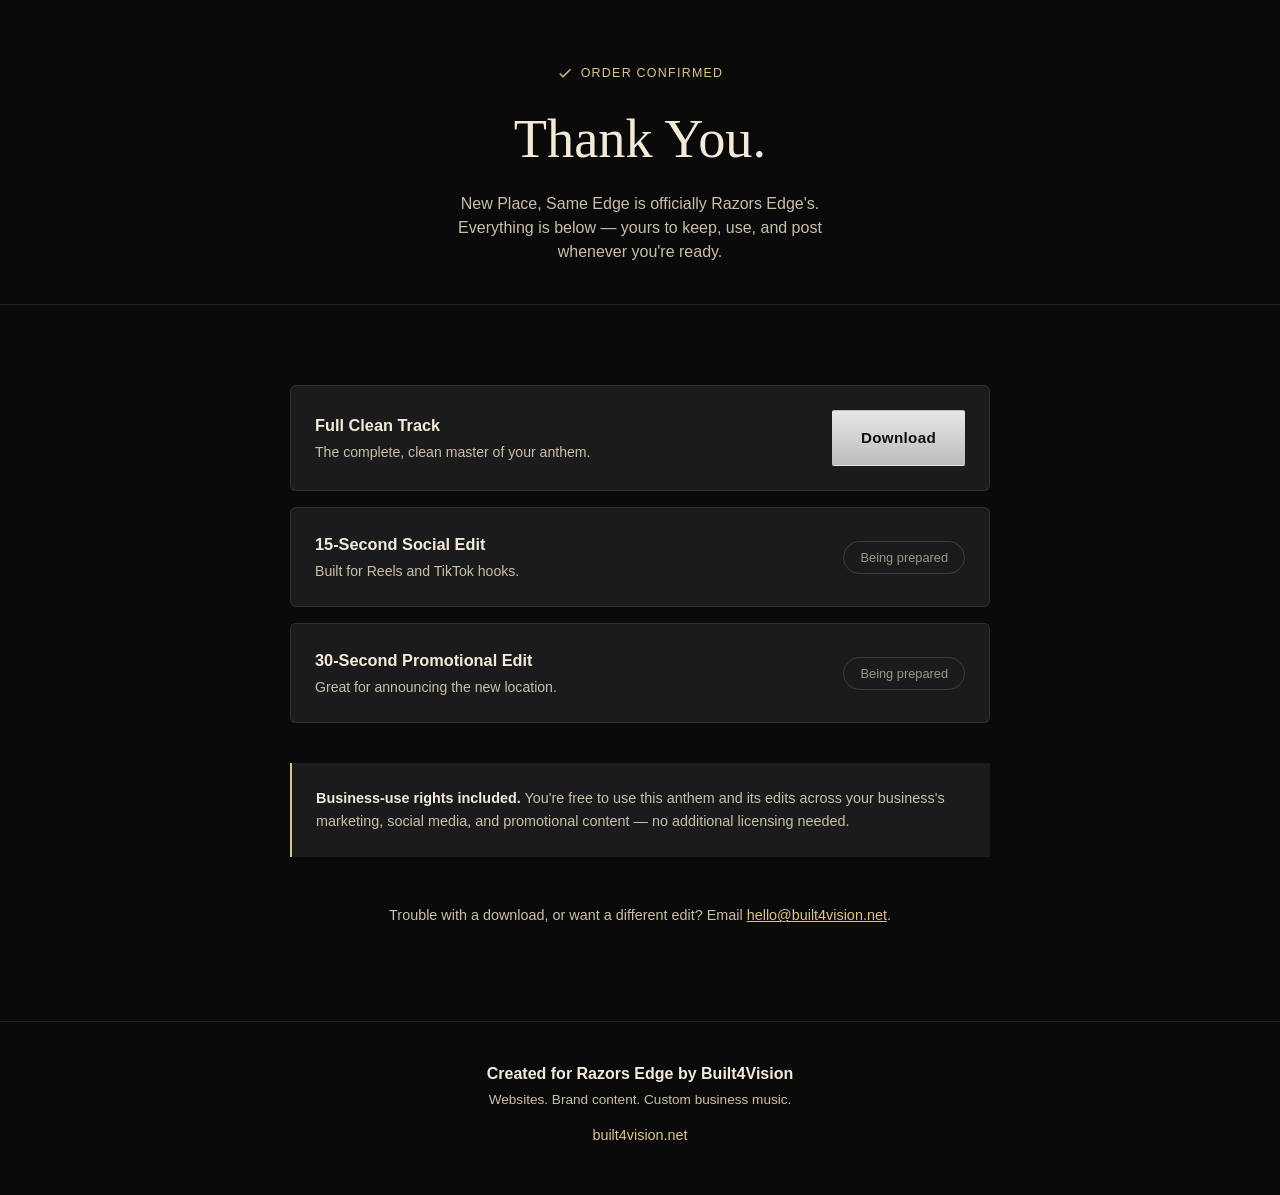
==== thank-you/index.html @ 251609a0 "Add post-purchase thank-you/download page for Stripe redirect Point the Payment Link's "after paymen" ====
<!doctype html>
<html lang="en">
<head>
  <meta charset="UTF-8" />
  <meta name="viewport" content="width=device-width, initial-scale=1, viewport-fit=cover" />

  <title>Thank You — Razors Edge</title>
  <!-- Post-purchase page: kept out of search results and off the main nav on purpose. -->
  <meta name="robots" content="noindex, nofollow" />

  <link rel="icon" href="../favicon.svg" type="image/svg+xml" />
  <link rel="stylesheet" href="../css/style.css" />
</head>
<body>

  <a class="skip-link" href="#main">Skip to content</a>

  <main id="main">
    <section class="thanks-hero">
      <div class="wrap wrap--narrow">
        <p class="thanks-hero__badge" data-animate>
          <svg class="icon" viewBox="0 0 24 24" aria-hidden="true"><path d="M9 16.2 4.8 12l-1.4 1.4L9 19 21 7l-1.4-1.4z"/></svg>
          Order Confirmed
        </p>
        <h1 class="thanks-hero__headline" data-animate>Thank You.</h1>
        <p class="thanks-hero__sub" data-animate>
          <span data-config="songTitle">New Place, Same Edge</span> is officially
          <span data-config="businessName">Razors Edge</span>'s. Everything is below —
          yours to keep, use, and post whenever you're ready.
        </p>
      </div>
    </section>

    <section class="section">
      <div class="wrap">
        <div class="deliverables" data-animate>

          <div class="deliverable" data-deliverable="fullSongDownloadSrc">
            <div class="deliverable__text">
              <p class="deliverable__title">Full Clean Track</p>
              <p class="deliverable__desc">The complete, clean master of your anthem.</p>
            </div>
            <div class="deliverable__action" data-deliverable-action>
              <span class="deliverable__pending">Checking&hellip;</span>
            </div>
          </div>

          <div class="deliverable" data-deliverable="socialEdit15Src">
            <div class="deliverable__text">
              <p class="deliverable__title">15-Second Social Edit</p>
              <p class="deliverable__desc">Built for Reels and TikTok hooks.</p>
            </div>
            <div class="deliverable__action" data-deliverable-action>
              <span class="deliverable__pending">Checking&hellip;</span>
            </div>
          </div>

          <div class="deliverable" data-deliverable="socialEdit30Src">
            <div class="deliverable__text">
              <p class="deliverable__title">30-Second Promotional Edit</p>
              <p class="deliverable__desc">Great for announcing the new location.</p>
            </div>
            <div class="deliverable__action" data-deliverable-action>
              <span class="deliverable__pending">Checking&hellip;</span>
            </div>
          </div>

        </div>

        <p class="rights-note" data-animate>
          <strong>Business-use rights included.</strong> You're free to use this anthem and its
          edits across your business's marketing, social media, and promotional content —
          no additional licensing needed.
        </p>

        <p class="thanks-support" data-animate>
          Trouble with a download, or want a different edit? Email
          <a data-config-href="contactEmailHref" data-config="contactEmail" href="mailto:hello@built4vision.net">hello@built4vision.net</a>.
        </p>
      </div>
    </section>
  </main>

  <footer class="footer">
    <div class="wrap">
      <p class="footer__made">Created for <span data-config="businessName">Razors Edge</span> by <span data-config="builtByName">Built4Vision</span></p>
      <p class="footer__tag">Websites. Brand content. Custom business music.</p>
      <a class="footer__link" data-config-href="builtByUrl" data-config="builtByUrlText" href="https://built4vision.net">built4vision.net</a>
    </div>
  </footer>

  <script src="../js/config.js"></script>
  <script src="../js/thank-you.js"></script>
</body>
</html>
---- css/style.css ----
/* ==========================================================================
   RAZORS EDGE × BUILT4VISION — "New Place, Same Edge"
   Design system: black/charcoal foundation, warm cream text,
   restrained metallic accents, razor-line geometry. No clutter.

   This reads as a gift, not a landing page: a quiet cinematic hero,
   the story before the sale, and pricing only at the very end.
   ========================================================================== */

:root {
  /* Color */
  --bg: #0a0a0b;
  --bg-alt: #141416;
  --bg-panel: #1b1b1e;
  --line: rgba(243, 234, 217, 0.10);
  --line-strong: rgba(243, 234, 217, 0.22);
  --cream: #f3ead9;
  --cream-muted: #c9bfa9;
  --silver: #b9bcbe;
  --silver-bright: #e7e7e5;
  --accent: #d9c48a; /* restrained warm-metallic accent for highlights */
  --focus: #e7e2d8;

  /* Type — sans for UI/body, serif reserved for the emotional beats */
  --font-display: -apple-system, "Segoe UI", "Helvetica Neue", Arial, sans-serif;
  --font-body: -apple-system, "Segoe UI", Arial, sans-serif;
  --font-serif: Georgia, "Iowan Old Style", "Palatino Linotype", "Book Antiqua", "Times New Roman", serif;

  /* Layout */
  --wrap: 1120px;
  --wrap-narrow: 700px;
  --radius: 2px;
  --ease: cubic-bezier(0.22, 1, 0.36, 1);
}

* {
  box-sizing: border-box;
}

html {
  scroll-behavior: smooth;
  background: var(--bg);
  overflow-x: hidden;
}

@media (prefers-reduced-motion: reduce) {
  html {
    scroll-behavior: auto;
  }
  *, *::before, *::after {
    animation-duration: 0.001ms !important;
    animation-iteration-count: 1 !important;
    transition-duration: 0.001ms !important;
    scroll-behavior: auto !important;
  }
}

body {
  margin: 0;
  background: var(--bg);
  color: var(--cream);
  font-family: var(--font-body);
  line-height: 1.5;
  -webkit-font-smoothing: antialiased;
  overflow-x: hidden;
}

img {
  max-width: 100%;
  display: block;
}

.skip-link {
  position: absolute;
  left: -999px;
  top: 0;
  background: var(--cream);
  color: var(--bg);
  padding: 0.75rem 1rem;
  z-index: 100;
}
.skip-link:focus {
  left: 0;
}

.wrap {
  max-width: var(--wrap);
  margin: 0 auto;
  padding: 0 1.25rem;
}
.wrap--narrow {
  max-width: var(--wrap-narrow);
}

:focus-visible {
  outline: 2px solid var(--focus);
  outline-offset: 3px;
}

/* ==========================================================================
   ENTRANCE ANIMATION
   ========================================================================== */
[data-animate] {
  opacity: 0;
  transform: translateY(14px);
  transition: opacity 0.7s var(--ease), transform 0.7s var(--ease);
}
[data-animate].in-view {
  opacity: 1;
  transform: translateY(0);
}
@media (prefers-reduced-motion: reduce) {
  [data-animate] {
    opacity: 1;
    transform: none;
  }
}

/* ==========================================================================
   BUTTONS
   ========================================================================== */
.btn {
  display: inline-flex;
  align-items: center;
  justify-content: center;
  gap: 0.5rem;
  padding: 0.95rem 1.75rem;
  font-family: var(--font-display);
  font-weight: 700;
  font-size: 0.95rem;
  letter-spacing: 0.02em;
  text-decoration: none;
  border-radius: var(--radius);
  border: 1px solid transparent;
  cursor: pointer;
  transition: transform 0.2s var(--ease), background 0.2s var(--ease), border-color 0.2s var(--ease);
  -webkit-tap-highlight-color: transparent;
}
.btn:active {
  transform: scale(0.98);
}
.btn--primary {
  background: linear-gradient(180deg, var(--silver-bright), var(--silver));
  color: #100f0d;
}
.btn--primary:hover {
  background: var(--cream);
}
.btn--ghost {
  background: transparent;
  color: var(--cream);
  border-color: var(--line-strong);
}
.btn--ghost:hover {
  border-color: var(--cream);
}
.btn--block {
  display: flex;
  width: 100%;
}

/* ==========================================================================
   HERO — minimal, cinematic, no pricing
   ========================================================================== */
.hero {
  position: relative;
  min-height: 100svh;
  display: flex;
  align-items: center;
  padding: 2.5rem 0 3rem;
  overflow: hidden;
  background: var(--bg);
}

.hero__bg {
  position: absolute;
  inset: -10%;
  z-index: 0;
  background:
    repeating-linear-gradient(
      115deg,
      rgba(243, 234, 217, 0.035) 0px,
      rgba(243, 234, 217, 0.035) 1px,
      transparent 1px,
      transparent 68px
    ),
    radial-gradient(ellipse at 20% -10%, rgba(217, 196, 138, 0.14), transparent 55%),
    radial-gradient(ellipse at 85% 90%, rgba(217, 196, 138, 0.08), transparent 50%),
    linear-gradient(180deg, #0d0d0e 0%, var(--bg) 55%);
  animation: hero-drift 26s ease-in-out infinite alternate;
}
.hero__scrim {
  position: absolute;
  inset: 0;
  z-index: 0;
  background: radial-gradient(ellipse at 50% 40%, transparent 40%, rgba(0, 0, 0, 0.35) 100%);
}

@keyframes hero-drift {
  from { transform: translate3d(0, 0, 0) scale(1); }
  to { transform: translate3d(-1.5%, 1%, 0) scale(1.03); }
}
@media (prefers-reduced-motion: reduce) {
  .hero__bg {
    animation: none;
  }
}

.hero__inner {
  position: relative;
  z-index: 1;
  text-align: center;
  margin: 0 auto;
  max-width: 640px;
}

.wordmark {
  display: flex;
  align-items: center;
  justify-content: center;
  margin: 0 0 2.25rem;
}
.wordmark__logo-img {
  height: 28px;
  width: auto;
  margin: 0 auto;
}
.wordmark__text {
  font-family: var(--font-display);
  font-weight: 700;
  font-size: 0.8rem;
  letter-spacing: 0.3em;
  text-transform: uppercase;
  color: var(--cream-muted);
}

.hero__headline {
  font-family: var(--font-serif);
  font-weight: 400;
  font-style: normal;
  letter-spacing: -0.01em;
  font-size: clamp(2.6rem, 11vw, 4.6rem);
  line-height: 1.05;
  margin: 0 0 0.75rem;
  color: var(--cream);
  text-wrap: balance;
}

.hero__by {
  font-size: 0.85rem;
  letter-spacing: 0.03em;
  color: var(--cream-muted);
  margin: 0 0 2rem;
}

.hero__build {
  margin: 0 0 1.5rem;
  display: flex;
  flex-direction: column;
  gap: 0.5rem;
}
.hero__build p {
  font-size: clamp(0.95rem, 3vw, 1.1rem);
  color: var(--cream-muted);
  margin: 0;
}

.hero__turn {
  font-family: var(--font-serif);
  font-style: italic;
  font-size: clamp(1.2rem, 3.6vw, 1.5rem);
  color: var(--accent);
  margin: 0 0 2.25rem;
}

/* ==========================================================================
   RELEASE CARD — the player styled as a record release, not a widget
   ========================================================================== */
.release-card {
  display: flex;
  flex-direction: column;
  align-items: center;
}

.release-card__art {
  position: relative;
  width: min(88vw, 340px);
  aspect-ratio: 1 / 1;
  border-radius: 12px;
  overflow: hidden;
  box-shadow: 0 30px 60px -20px rgba(0, 0, 0, 0.75);
}
.release-card__art-bg {
  position: absolute;
  inset: 0;
  background:
    repeating-linear-gradient(
      120deg,
      rgba(243, 234, 217, 0.06) 0px,
      rgba(243, 234, 217, 0.06) 1px,
      transparent 1px,
      transparent 14px
    ),
    radial-gradient(ellipse at 30% 20%, rgba(217, 196, 138, 0.30), transparent 60%),
    linear-gradient(150deg, #201f1a 0%, #0c0c0d 70%);
}

.release-card__play {
  position: absolute;
  top: 50%;
  left: 50%;
  transform: translate(-50%, -50%);
  flex: none;
  width: 84px;
  height: 84px;
  border-radius: 50%;
  border: 1px solid rgba(243, 234, 217, 0.55);
  background: rgba(10, 10, 11, 0.5);
  backdrop-filter: blur(3px);
  color: var(--cream);
  display: flex;
  align-items: center;
  justify-content: center;
  cursor: pointer;
  transition: transform 0.2s var(--ease), background 0.2s var(--ease);
}
.release-card__play:hover {
  background: rgba(10, 10, 11, 0.72);
}
.release-card__play:active {
  transform: translate(-50%, -50%) scale(0.94);
}
.release-card__play .icon {
  width: 32px;
  height: 32px;
  fill: currentColor;
}
.release-card__play .icon--play {
  margin-left: 4px;
}

.release-card__meta {
  margin: 0 0 1.4rem;
  text-align: center;
}
.release-card__title {
  font-family: var(--font-display);
  font-weight: 800;
  font-size: clamp(1.4rem, 5.5vw, 2rem);
  letter-spacing: 0.01em;
  text-transform: uppercase;
  color: var(--cream);
  margin: 0.3rem 0 0;
}
.release-card__subtitle {
  font-size: 0.78rem;
  letter-spacing: 0.08em;
  text-transform: uppercase;
  color: var(--accent);
  margin: 0;
}

.release-card__controls {
  display: flex;
  align-items: center;
  gap: 0.9rem;
  margin-top: 1.6rem;
  width: 100%;
  max-width: 360px;
  opacity: 0.75;
  transition: opacity 0.2s var(--ease);
}
.release-card__controls:hover,
.release-card__controls:focus-within {
  opacity: 1;
}

.release-card__caption {
  font-size: 0.78rem;
  color: var(--cream-muted);
  margin: 1.1rem 0 0;
}

.player__restart {
  flex: none;
  width: 32px;
  height: 32px;
  border-radius: 50%;
  border: 1px solid var(--line-strong);
  background: transparent;
  color: var(--cream-muted);
  display: flex;
  align-items: center;
  justify-content: center;
  cursor: pointer;
}
.player__restart:hover {
  color: var(--cream);
  border-color: var(--cream);
}
.player__restart .icon {
  width: 15px;
  height: 15px;
  fill: currentColor;
}

.player__scrub {
  position: relative;
  flex: 1;
  min-width: 0;
}

.waveform {
  position: relative;
  height: 28px;
  display: flex;
  align-items: flex-end;
  pointer-events: none;
}
.waveform__layer {
  position: absolute;
  inset: 0;
  display: flex;
  align-items: flex-end;
  gap: 2px;
}
.waveform__layer span {
  flex: 1;
  min-width: 1.5px;
  border-radius: 1px;
}
.waveform__layer--base span {
  background: var(--line-strong);
}
.waveform__layer--progress {
  clip-path: inset(0 100% 0 0);
}
.waveform__layer--progress span {
  background: linear-gradient(180deg, var(--accent), var(--silver-bright));
}

.seek {
  position: absolute;
  inset: 0;
  width: 100%;
  height: 28px;
  margin: 0;
  opacity: 0;
  cursor: pointer;
}
.seek:focus-visible {
  opacity: 1;
  outline: 2px solid var(--focus);
}

.player__time {
  flex: none;
  font-variant-numeric: tabular-nums;
  font-size: 0.72rem;
  color: var(--cream-muted);
}
.player__time-sep {
  margin: 0 0.2rem;
  opacity: 0.6;
}

.player__volume {
  flex: none;
  display: flex;
  align-items: center;
  gap: 0.4rem;
}
.player__volume .icon--sm {
  width: 14px;
  height: 14px;
  fill: var(--cream-muted);
  flex: none;
}
.volume {
  width: 60px;
  accent-color: var(--silver-bright);
}

.player__fallback {
  margin: 1rem 0 0;
  font-size: 0.78rem;
  color: var(--cream-muted);
  text-align: center;
}
.player__fallback code {
  color: var(--accent);
}

.hero__scrollcue {
  position: absolute;
  left: 50%;
  bottom: 1.75rem;
  transform: translateX(-50%);
  z-index: 1;
  background: transparent;
  border: none;
  color: var(--cream-muted);
  cursor: pointer;
  padding: 0.5rem;
  animation: cue-bounce 2.2s ease-in-out infinite;
}
.hero__scrollcue:hover {
  color: var(--cream);
}
.hero__scrollcue .icon {
  width: 22px;
  height: 22px;
  fill: currentColor;
}
@keyframes cue-bounce {
  0%, 100% { transform: translateX(-50%) translateY(0); }
  50% { transform: translateX(-50%) translateY(6px); }
}
@media (prefers-reduced-motion: reduce) {
  .hero__scrollcue {
    animation: none;
  }
}

/* ==========================================================================
   SECTIONS (shared)
   ========================================================================== */
.section {
  padding: 5rem 0;
  border-top: 1px solid var(--line);
}
.section--alt {
  background: var(--bg-alt);
}
.section--trust {
  text-align: center;
  padding: 5.5rem 0;
}

.section__eyebrow {
  font-size: 0.78rem;
  letter-spacing: 0.08em;
  text-transform: uppercase;
  color: var(--accent);
  margin: 0 0 0.5rem;
  text-align: center;
}
.section__heading {
  font-family: var(--font-display);
  font-weight: 800;
  font-size: clamp(1.5rem, 4.5vw, 2.1rem);
  letter-spacing: -0.01em;
  margin: 0 0 1.75rem;
  color: var(--cream);
  text-align: center;
}

/* ==========================================================================
   STORY SECTION — told before the sale
   ========================================================================== */
.story-section {
  text-align: center;
}
.story-section .section__eyebrow {
  margin-bottom: 0.75rem;
}

.story-heading {
  font-family: var(--font-serif);
  font-weight: 400;
  font-size: clamp(2rem, 7vw, 2.75rem);
  color: var(--cream);
  margin: 0 0 2.5rem;
}

.story-checklist {
  list-style: none;
  margin: 0;
  padding: 0;
  display: inline-flex;
  flex-direction: column;
  gap: 1rem;
  text-align: left;
}
.story-checklist li {
  position: relative;
  padding-left: 1.9rem;
  font-size: clamp(1rem, 2.8vw, 1.2rem);
  color: var(--cream-muted);
  line-height: 1.4;
}
.story-checklist li::before {
  content: "\2713";
  position: absolute;
  left: 0;
  top: 0.05em;
  color: var(--accent);
  font-weight: 700;
}

.story-photo {
  /* Direct child of the unpadded .section, so 100% width already reaches
     the true edges — no negative margin needed (and none should be added,
     since that would overflow the viewport and cause horizontal scroll). */
  margin: 3.5rem 0;
  max-height: 460px;
  overflow: hidden;
}
.story-photo img {
  width: 100%;
  height: 100%;
  max-height: 460px;
  object-fit: cover;
  filter: saturate(0.92) contrast(1.03);
}

/* ==========================================================================
   VALIDATION MOMENT
   ========================================================================== */
.validate__choices {
  display: flex;
  flex-wrap: wrap;
  justify-content: center;
  gap: 1rem;
  margin-top: 2rem;
}
.validate__choice {
  display: inline-flex;
  align-items: center;
  gap: 0.6rem;
  background: var(--bg-panel);
  border: 1px solid var(--line-strong);
  color: var(--cream);
  font-family: var(--font-display);
  font-weight: 700;
  font-size: 0.95rem;
  padding: 0.85rem 1.6rem;
  border-radius: 999px;
  cursor: pointer;
  transition: border-color 0.2s var(--ease), transform 0.2s var(--ease);
}
.validate__choice:hover {
  border-color: var(--accent);
  transform: translateY(-1px);
}
.validate__choice span {
  font-size: 1.1rem;
}

.play-again {
  display: inline-flex;
  align-items: center;
  gap: 0.5rem;
  background: transparent;
  border: 1px solid var(--line-strong);
  color: var(--cream);
  font-family: var(--font-display);
  font-weight: 700;
  font-size: 0.85rem;
  letter-spacing: 0.02em;
  padding: 0.75rem 1.4rem;
  border-radius: 999px;
  cursor: pointer;
  transition: border-color 0.2s var(--ease);
}
.play-again:hover {
  border-color: var(--cream);
}
.play-again .icon--sm {
  width: 14px;
  height: 14px;
  fill: currentColor;
}

/* ==========================================================================
   VISION / MOCKUPS — show it, don't explain it
   ========================================================================== */
.mockup-grid {
  display: grid;
  grid-template-columns: 1fr;
  gap: 1.75rem;
  max-width: 980px;
  margin: 0 auto;
}
@media (min-width: 720px) {
  .mockup-grid {
    grid-template-columns: repeat(3, 1fr);
  }
}

.mockup {
  text-align: center;
}

.mockup__post {
  max-width: 280px;
  margin: 0 auto 1rem;
  background: #ffffff;
  color: #1a1a1a;
  border-radius: 10px;
  overflow: hidden;
  box-shadow: 0 20px 40px -20px rgba(0, 0, 0, 0.6);
  text-align: left;
}

.mockup__post-head {
  display: flex;
  align-items: center;
  gap: 0.55rem;
  padding: 0.6rem 0.75rem;
}
.mockup__post-avatar {
  flex: none;
  width: 26px;
  height: 26px;
  border-radius: 50%;
  background: linear-gradient(135deg, var(--accent), var(--silver));
}
.mockup__post-name {
  font-size: 0.8rem;
  font-weight: 700;
}

.mockup__post-media {
  position: relative;
  aspect-ratio: 1 / 1;
  background: #eee;
}
.mockup__post-media img {
  width: 100%;
  height: 100%;
  object-fit: cover;
  filter: saturate(0.95);
}
.mockup__post-media--empty {
  background: linear-gradient(160deg, #eee, #ddd);
}

.mockup__play {
  position: absolute;
  top: 50%;
  left: 50%;
  transform: translate(-50%, -50%);
  z-index: 1;
  width: 44px;
  height: 44px;
  border-radius: 50%;
  background: rgba(10, 10, 11, 0.5);
  border: 1px solid rgba(255, 255, 255, 0.5);
  color: #fff;
  display: flex;
  align-items: center;
  justify-content: center;
  font-size: 0.85rem;
  backdrop-filter: blur(2px);
}
.mockup__badge {
  position: absolute;
  top: 0.55rem;
  left: 0.55rem;
  z-index: 1;
  font-family: var(--font-display);
  font-weight: 700;
  font-size: 0.62rem;
  letter-spacing: 0.06em;
  text-transform: uppercase;
  color: #fff;
  background: rgba(10, 10, 11, 0.55);
  padding: 0.22rem 0.5rem;
  border-radius: 999px;
}

.mockup__post-actions {
  display: flex;
  gap: 0.75rem;
  padding: 0.6rem 0.75rem 0.3rem;
}
.mockup__post-actions svg {
  width: 20px;
  height: 20px;
  color: #1a1a1a;
}

.mockup__post-caption {
  font-size: 0.78rem;
  padding: 0 0.75rem 0.75rem;
  margin: 0;
  color: #333;
}
.mockup__post-caption strong {
  color: #1a1a1a;
}

.mockup__caption {
  font-size: 0.9rem;
  color: var(--cream-muted);
  max-width: 26ch;
  margin: 0 auto;
}

/* ==========================================================================
   TRUST + PIVOT
   ========================================================================== */
.trust__body {
  color: var(--cream-muted);
  font-size: 1.05rem;
  max-width: 56ch;
  margin: 0 auto;
}

.pivot-line {
  font-family: var(--font-serif);
  font-style: italic;
  font-size: clamp(1.3rem, 4.2vw, 1.9rem);
  color: var(--cream);
  max-width: 26ch;
  margin: 2.5rem auto 0;
  line-height: 1.3;
}
.pivot-line--tight {
  margin-top: 1.5rem;
}

.trust__by {
  font-family: var(--font-display);
  font-weight: 700;
  font-size: 0.85rem;
  letter-spacing: 0.1em;
  text-transform: uppercase;
  color: var(--cream-muted);
  margin: 2rem 0 0;
}

/* ==========================================================================
   OFFERS
   ========================================================================== */
.offers {
  display: grid;
  grid-template-columns: 1fr;
  gap: 1.25rem;
}
@media (min-width: 800px) {
  .offers {
    grid-template-columns: 1.15fr 0.85fr;
    align-items: start;
  }
}

.offer {
  background: var(--bg-panel);
  border: 1px solid var(--line);
  border-radius: 6px;
  padding: 1.75rem;
  position: relative;
}
.offer--primary {
  border-color: rgba(217, 196, 138, 0.45);
  background: linear-gradient(180deg, #1d1c17, var(--bg-panel));
}
.offer__badge {
  position: absolute;
  top: -12px;
  left: 1.75rem;
  background: var(--accent);
  color: #100f0d;
  font-family: var(--font-display);
  font-weight: 700;
  font-size: 0.72rem;
  letter-spacing: 0.06em;
  text-transform: uppercase;
  padding: 0.3rem 0.7rem;
  border-radius: 2px;
}
.offer__name {
  font-family: var(--font-display);
  font-size: 1.2rem;
  margin: 0.5rem 0 0.75rem;
  color: var(--cream);
}
.offer__price {
  margin: 0 0 1.25rem;
}
.offer__price-amount {
  font-family: var(--font-display);
  font-weight: 800;
  font-size: 2.1rem;
  color: var(--cream);
}
.offer__price-term {
  font-size: 0.9rem;
  color: var(--cream-muted);
  margin-left: 0.25rem;
}
.offer__list {
  list-style: none;
  margin: 0 0 1.5rem;
  padding: 0;
}
.offer__list li {
  padding: 0.5rem 0;
  border-top: 1px solid var(--line);
  font-size: 0.92rem;
  color: var(--cream-muted);
}
.offer__list li:first-child {
  border-top: none;
}

.offer__list--check li {
  position: relative;
  padding: 0.45rem 0 0.45rem 1.7rem;
  border-top: none;
}
.offer__list--check li::before {
  content: "\2713";
  position: absolute;
  left: 0;
  top: 0.5rem;
  color: var(--accent);
  font-weight: 700;
}

.offer__note {
  text-align: center;
  font-size: 0.8rem;
  color: var(--cream-muted);
  margin: 0.75rem 0 0;
}
.offer__pay {
  margin-top: 0.9rem;
  display: flex;
  flex-wrap: wrap;
  gap: 0.6rem;
  justify-content: center;
  font-size: 0.78rem;
}
.offer__pay a,
.offer__pay span {
  color: var(--cream-muted);
  text-decoration: none;
  border: 1px solid var(--line);
  border-radius: 999px;
  padding: 0.3rem 0.75rem;
}
.offer__pay a {
  color: var(--accent);
  border-color: rgba(217, 196, 138, 0.35);
}
.offer__pay span {
  opacity: 0.6;
}

/* ==========================================================================
   CONTACT PANEL
   ========================================================================== */
.contact-panel {
  position: fixed;
  inset: 0;
  z-index: 50;
  display: flex;
  align-items: flex-end;
}
.contact-panel[hidden] {
  display: none;
}
.contact-panel__backdrop {
  position: absolute;
  inset: 0;
  background: rgba(4, 4, 4, 0.72);
}
.contact-panel__sheet {
  position: relative;
  width: 100%;
  max-height: 92vh;
  overflow-y: auto;
  margin: 0 auto;
  background: var(--bg-alt);
  border-top: 1px solid var(--line-strong);
  border-radius: 12px 12px 0 0;
  padding: 1.75rem 1.5rem 2rem;
}
@media (min-width: 640px) {
  .contact-panel {
    align-items: center;
  }
  .contact-panel__sheet {
    max-width: 480px;
    border-radius: 8px;
    border: 1px solid var(--line-strong);
  }
}

.contact-panel__close {
  position: absolute;
  top: 1rem;
  right: 1rem;
  width: 36px;
  height: 36px;
  border-radius: 50%;
  border: 1px solid var(--line-strong);
  background: transparent;
  color: var(--cream-muted);
  display: flex;
  align-items: center;
  justify-content: center;
  cursor: pointer;
}
.contact-panel__close .icon {
  width: 16px;
  height: 16px;
  fill: currentColor;
}

.contact-panel__content h2 {
  font-family: var(--font-display);
  margin: 0 0 0.35rem;
  font-size: 1.4rem;
}
.contact-panel__sub {
  color: var(--cream-muted);
  font-size: 0.9rem;
  margin: 0 0 1.25rem;
}

.field {
  margin-bottom: 0.9rem;
}
.field-row {
  display: grid;
  grid-template-columns: 1fr 1fr;
  gap: 0.75rem;
}
label {
  display: block;
  font-size: 0.8rem;
  color: var(--cream-muted);
  margin-bottom: 0.35rem;
}
input,
select,
textarea {
  width: 100%;
  background: var(--bg-panel);
  border: 1px solid var(--line-strong);
  border-radius: 4px;
  padding: 0.7rem 0.8rem;
  color: var(--cream);
  font-size: 0.95rem;
  font-family: var(--font-body);
}
input:focus,
select:focus,
textarea:focus {
  border-color: var(--accent);
}
textarea {
  resize: vertical;
}

.contact-panel__success {
  text-align: center;
  padding: 1.5rem 0 0.5rem;
}
.contact-panel__success .icon--lg {
  width: 40px;
  height: 40px;
  fill: var(--accent);
  margin-bottom: 0.75rem;
}
.contact-panel__success h3 {
  margin: 0 0 0.4rem;
  font-family: var(--font-display);
}
.contact-panel__success p {
  color: var(--cream-muted);
  margin: 0;
}

/* ==========================================================================
   FOOTER
   ========================================================================== */
.footer {
  border-top: 1px solid var(--line);
  padding: 2.5rem 0 3rem;
  text-align: center;
}
.footer__made {
  margin: 0 0 0.25rem;
  font-family: var(--font-display);
  font-weight: 700;
  color: var(--cream);
}
.footer__tag {
  margin: 0 0 0.75rem;
  font-size: 0.85rem;
  color: var(--cream-muted);
}
.footer__link {
  color: var(--accent);
  text-decoration: none;
  font-size: 0.9rem;
}
.footer__link:hover {
  text-decoration: underline;
}
.footer__link--email {
  display: block;
  margin-top: 0.3rem;
  color: var(--cream-muted);
}

/* ==========================================================================
   ICONS (base)
   ========================================================================== */
.icon {
  width: 20px;
  height: 20px;
}
.icon[hidden] {
  display: none;
}

/* ==========================================================================
   THANK-YOU PAGE — post-purchase deliverables
   ========================================================================== */
.thanks-hero {
  padding: 4rem 0 2.5rem;
  text-align: center;
}
.thanks-hero__badge {
  display: inline-flex;
  align-items: center;
  gap: 0.5rem;
  font-size: 0.78rem;
  letter-spacing: 0.1em;
  text-transform: uppercase;
  color: var(--accent);
  margin: 0 0 1rem;
}
.thanks-hero__badge .icon {
  width: 16px;
  height: 16px;
  fill: var(--accent);
}
.thanks-hero__headline {
  font-family: var(--font-serif);
  font-weight: 400;
  font-size: clamp(2.4rem, 8vw, 3.4rem);
  color: var(--cream);
  margin: 0 0 0.75rem;
  text-wrap: balance;
}
.thanks-hero__sub {
  font-size: 1rem;
  color: var(--cream-muted);
  max-width: 46ch;
  margin: 0 auto;
}

.deliverables {
  display: flex;
  flex-direction: column;
  gap: 1rem;
  max-width: var(--wrap-narrow);
  margin: 0 auto;
}

.deliverable {
  background: var(--bg-panel);
  border: 1px solid var(--line);
  border-radius: 6px;
  padding: 1.5rem;
  display: flex;
  flex-wrap: wrap;
  align-items: center;
  justify-content: space-between;
  gap: 1rem;
}
.deliverable__text {
  flex: 1;
  min-width: 220px;
}
.deliverable__title {
  font-family: var(--font-display);
  font-weight: 700;
  font-size: 1.02rem;
  color: var(--cream);
  margin: 0 0 0.3rem;
}
.deliverable__desc {
  font-size: 0.88rem;
  color: var(--cream-muted);
  margin: 0;
}
.deliverable__action {
  flex: none;
}
.deliverable__pending {
  font-size: 0.8rem;
  color: var(--cream-muted);
  border: 1px solid var(--line-strong);
  border-radius: 999px;
  padding: 0.5rem 1rem;
  opacity: 0.75;
}

.rights-note {
  max-width: var(--wrap-narrow);
  margin: 2.5rem auto 0;
  padding: 1.5rem;
  border-left: 2px solid var(--accent);
  background: var(--bg-panel);
  font-size: 0.9rem;
  color: var(--cream-muted);
  line-height: 1.6;
}
.rights-note strong {
  color: var(--cream);
}

.thanks-support {
  text-align: center;
  margin-top: 3rem;
  font-size: 0.9rem;
  color: var(--cream-muted);
}
.thanks-support a {
  color: var(--accent);
}
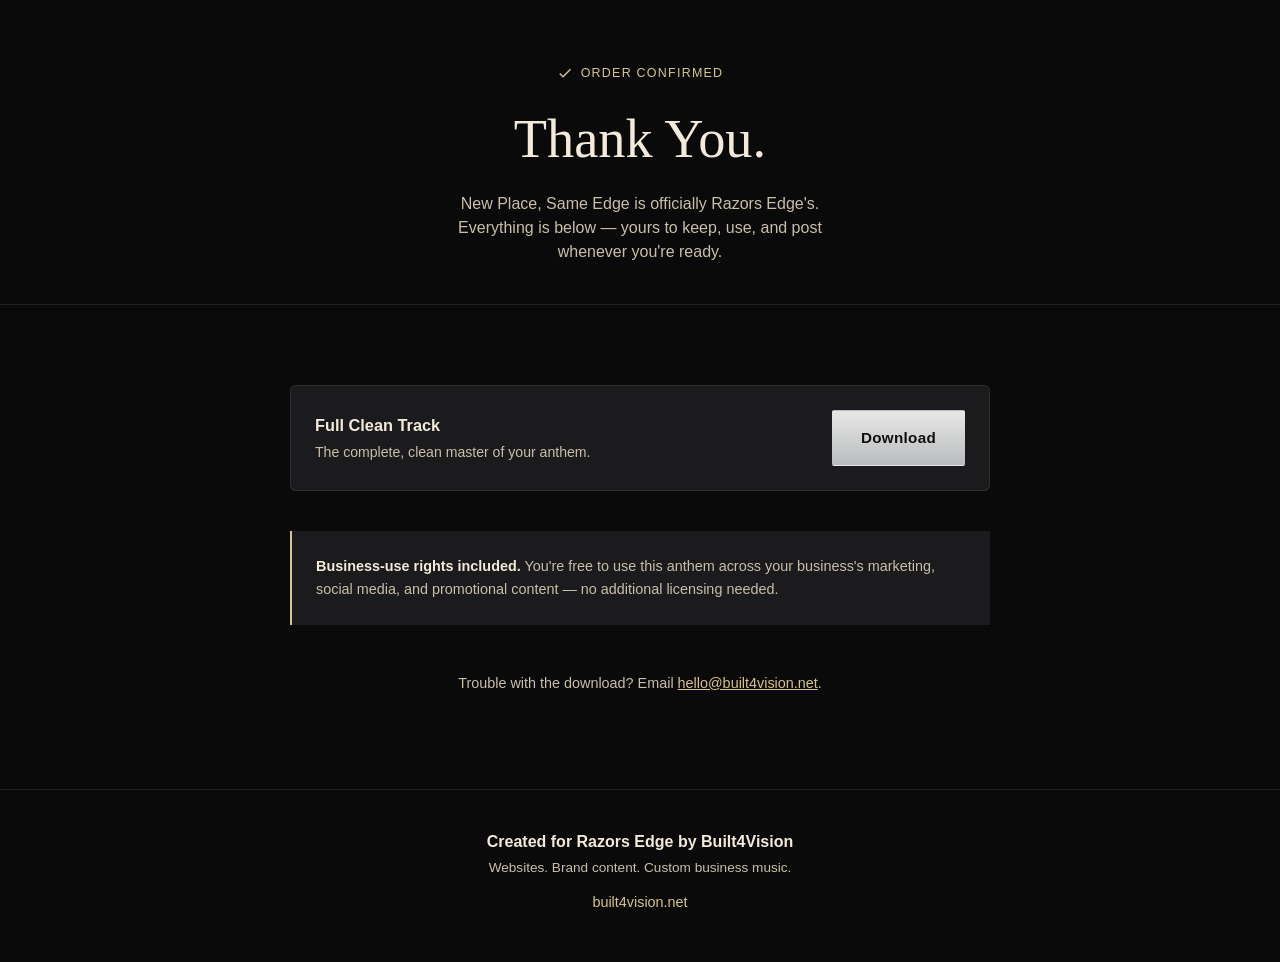
==== commit d95a6da4: "Remove social-edit deliverables from thank-you page Only the full clean track is offered for downloa" ====
--- a/thank-you/index.html
+++ b/thank-you/index.html
@@ -45,36 +45,15 @@
             </div>
           </div>
 
-          <div class="deliverable" data-deliverable="socialEdit15Src">
-            <div class="deliverable__text">
-              <p class="deliverable__title">15-Second Social Edit</p>
-              <p class="deliverable__desc">Built for Reels and TikTok hooks.</p>
-            </div>
-            <div class="deliverable__action" data-deliverable-action>
-              <span class="deliverable__pending">Checking&hellip;</span>
-            </div>
-          </div>
-
-          <div class="deliverable" data-deliverable="socialEdit30Src">
-            <div class="deliverable__text">
-              <p class="deliverable__title">30-Second Promotional Edit</p>
-              <p class="deliverable__desc">Great for announcing the new location.</p>
-            </div>
-            <div class="deliverable__action" data-deliverable-action>
-              <span class="deliverable__pending">Checking&hellip;</span>
-            </div>
-          </div>
-
         </div>
 
         <p class="rights-note" data-animate>
-          <strong>Business-use rights included.</strong> You're free to use this anthem and its
-          edits across your business's marketing, social media, and promotional content —
-          no additional licensing needed.
+          <strong>Business-use rights included.</strong> You're free to use this anthem across your
+          business's marketing, social media, and promotional content — no additional licensing needed.
         </p>
 
         <p class="thanks-support" data-animate>
-          Trouble with a download, or want a different edit? Email
+          Trouble with the download? Email
           <a data-config-href="contactEmailHref" data-config="contactEmail" href="mailto:hello@built4vision.net">hello@built4vision.net</a>.
         </p>
       </div>
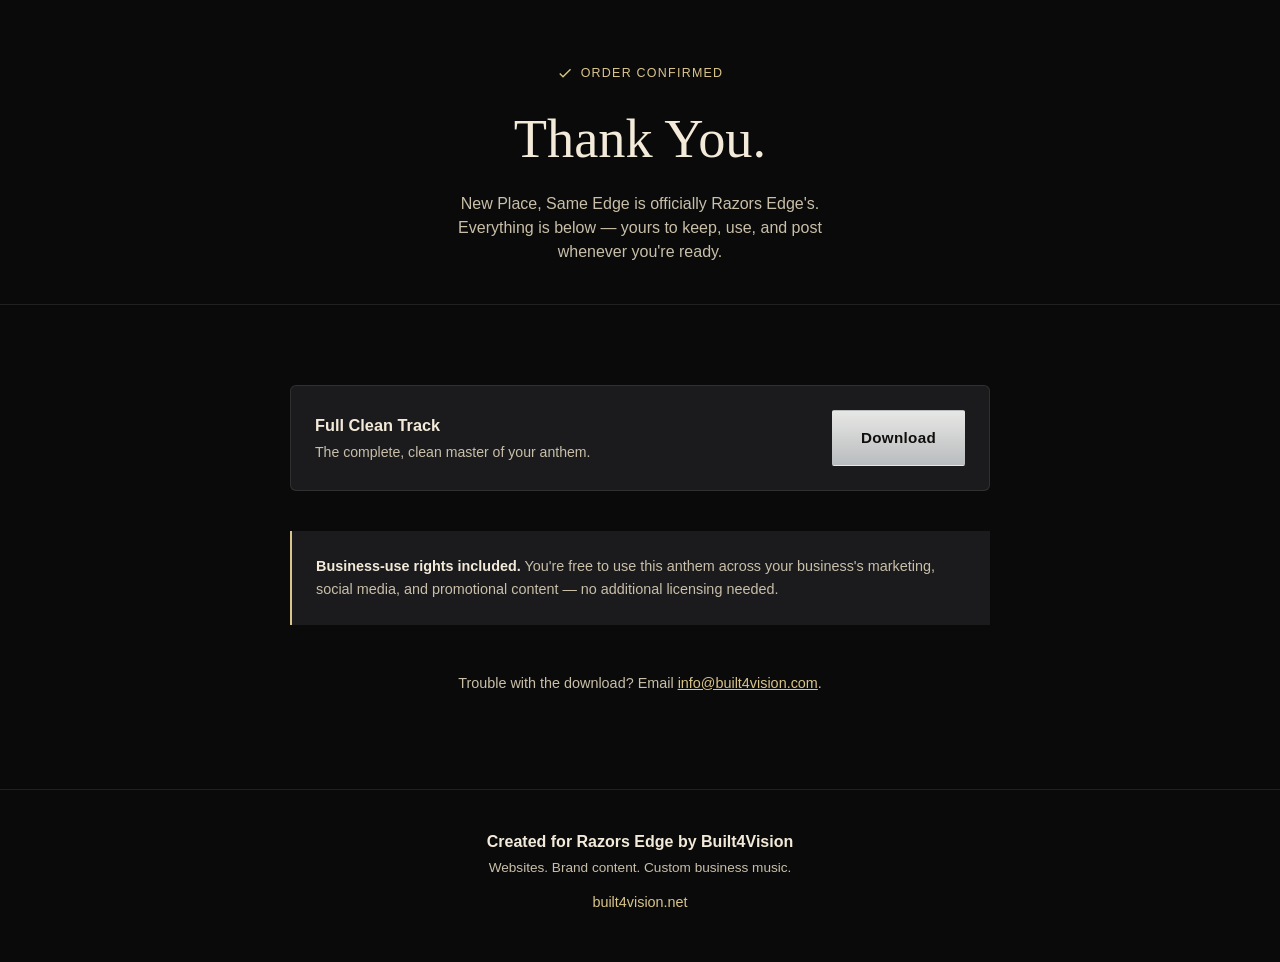
==== commit 13ae9827: "Update contact email to info@built4vision.com Changes CONFIG.contactEmail/contactEmailHref, shown in" ====
--- a/thank-you/index.html
+++ b/thank-you/index.html
@@ -54,7 +54,7 @@
 
         <p class="thanks-support" data-animate>
           Trouble with the download? Email
-          <a data-config-href="contactEmailHref" data-config="contactEmail" href="mailto:hello@built4vision.net">hello@built4vision.net</a>.
+          <a data-config-href="contactEmailHref" data-config="contactEmail" href="mailto:info@built4vision.com">info@built4vision.com</a>.
         </p>
       </div>
     </section>
